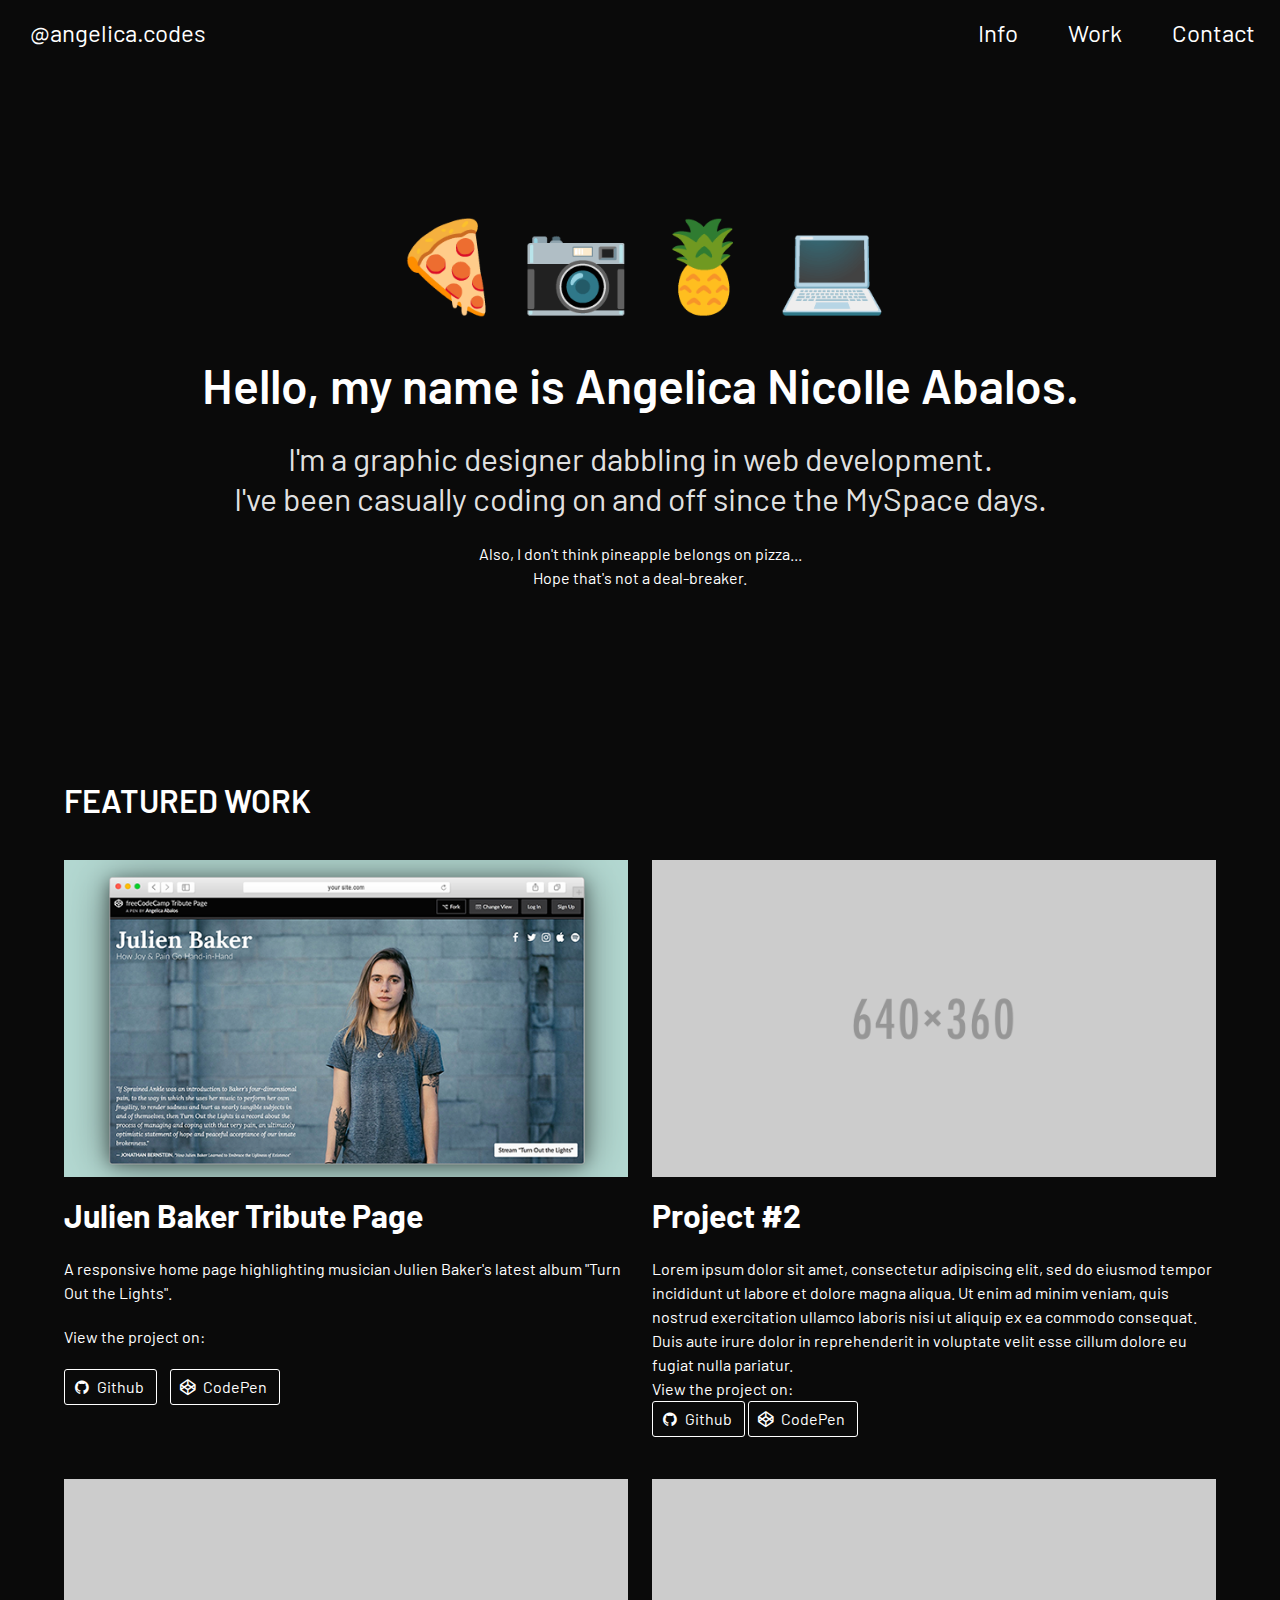
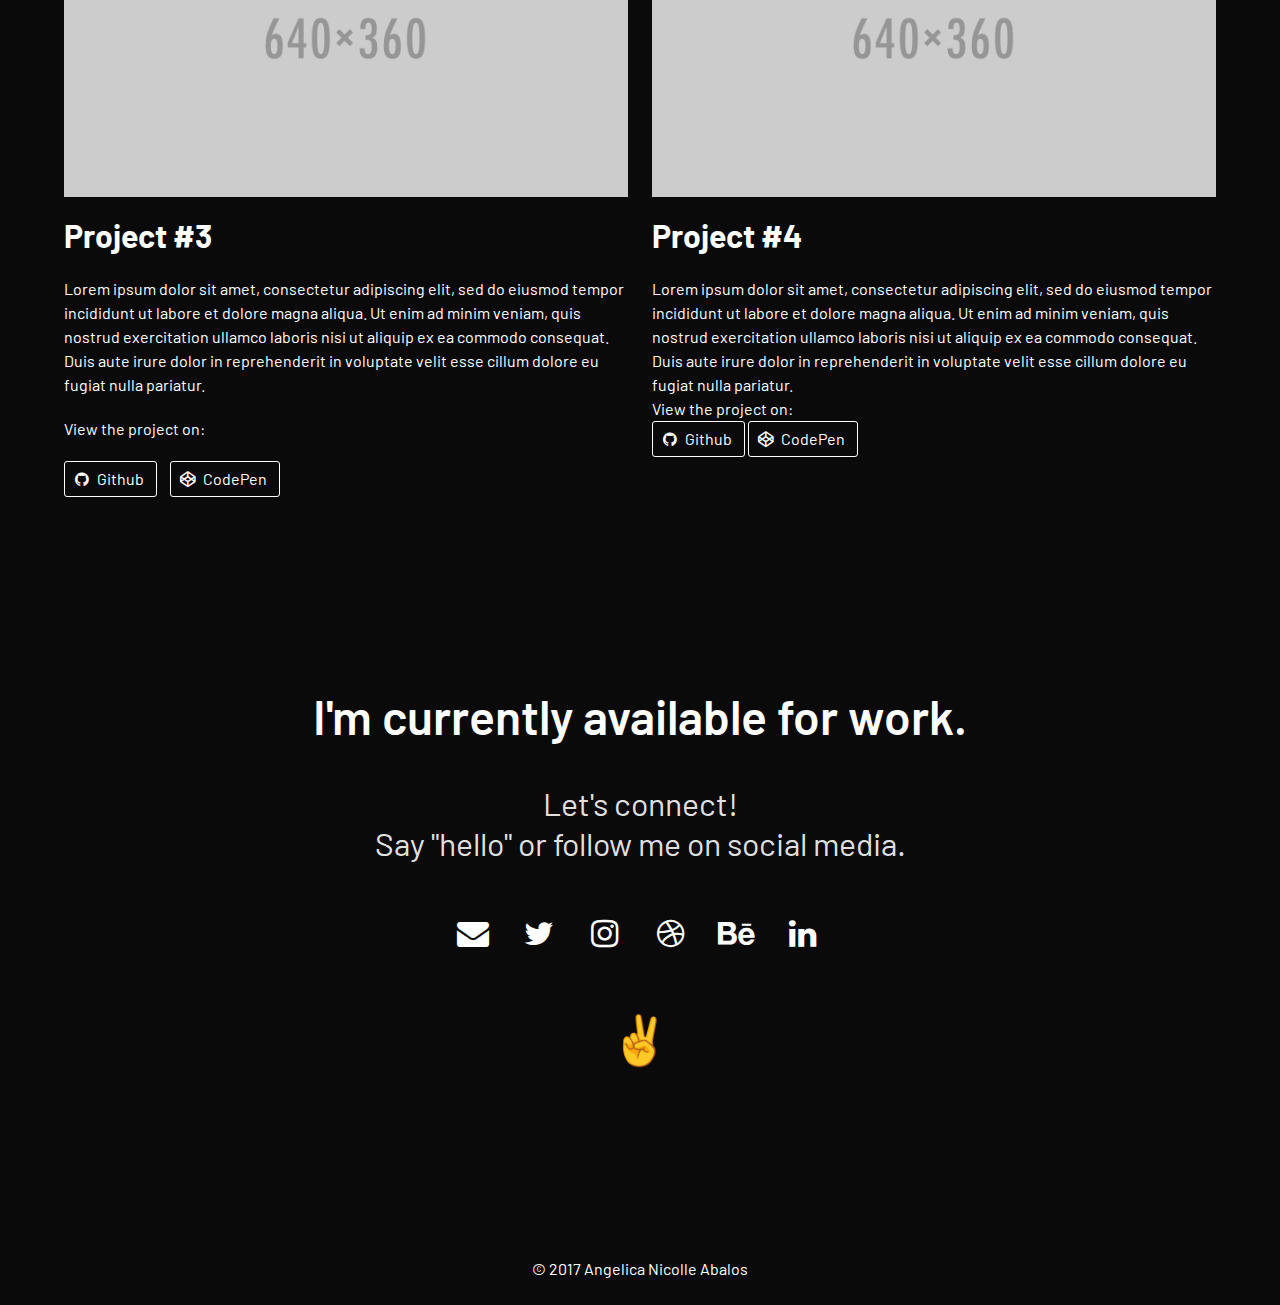
==== index.html @ 653cf07c "Initial file add to repo" ====
<!DOCTYPE html>
<html lang="en">

<head>
  <!--------------------------------
      + Designer/Developer:
            Angelica Nicolle Abalos
            angelicanicolle.com
    --------------------------------->
  <!-- Metas -->
  <meta charset="utf-8">
  <meta name="viewport" content="width=device-width, initial-scale=1">
  <!-- Document Title -->
  <title>@angelica.codes</title>
  <!-- Links -->
  <link href="https://fonts.googleapis.com/css?family=Barlow:400,700" rel="stylesheet">
  <link rel="stylesheet" href="https://maxcdn.bootstrapcdn.com/font-awesome/4.7.0/css/font-awesome.min.css">
  <link rel="stylesheet" href="css/bulma.css">
  <link rel="stylesheet" href="css/style.css">
  <!-- Google Analytics -->
</head>

<!-- Body Content -->

<body>
  <!-- Header -->
  <section class="hero is-medium is-black">
    <!-- Hero head: will stick at the top -->
    <div class="hero-head">
      <!-- Navigation -->
      <nav class="navbar" role="navigation" aria-label="main navigation">
        <div class="navbar-brand navbar-start">
          <a class="nav-item" id="logo" href="#">
            <p>@angelica.codes</p>
          </a>
          <!-- Use any element to open/show the overlay navigation menu -->
          <div>
            <span class="navbar-burger" onclick="openNav()">&#9776;</span>
            <span></span>
            <span></span>
            <span></span>
          </div>
        </div>

        <div class="nav-end navbar-menu" id="navMenu">
          <a class="nav-item" href="#">
              Info
            </a>
          <a class="nav-item" href="#work">
              Work
            </a>
          <a class="nav-item" href="#contact">
              Contact
            </a>
        </div>
      </nav>
      <!-- The overlay -->
      <div id="myNav" class="overlay">

        <!-- Button to close the overlay navigation -->
        <a href="javascript:void(0)" class="closebtn" onclick="closeNav()">&times;</a>

        <!-- Overlay content -->
        <div class="overlay-content">
          <a href="#">Info</a>
          <a href="#work">Work</a>
          <a href="#contact">Contact</a>
        </div>
      </div>

      <!-- Hero content: will be in the middle -->
      <div class="hero-body">
        <div class="container has-text-centered">
          <!-- About -->
          <h1 class="titleis-size-3-mobile" style="font-size: 5.5rem; margin-bottom: 30px";>
            🍕 📷 🍍 💻
          </h1>
          <h1 class="title is-size-1 is-size-3-mobile" style="margin-bottom: 50px";>
            Hello, my name is Angelica Nicolle Abalos.
          </h1>
          <h2 class="subtitle is-size-3 is-size-6-mobile">
            I'm a graphic designer dabbling in web development.<br />
            I've been casually coding on and off since the MySpace days.<br />
          </h2>
          <p>
            Also, I don't think pineapple belongs on pizza...<br /> Hope that's not a deal-breaker.
          </p>
        </div>
      </div>
  </section>

  <!-- Portfolio Items -->
  <section class="hero is-black" id="work">
    <div class="hero-body">
      <div class="container">
        <div class="container">
          <h1 class="title is-uppercase is-size-3 is-size-5-mobile">
              Featured Work
            </h1>
          <div>
            <!-- Row 1 -->
            <div class="columns">
              <!-- p1 - Left side -->
              <div class="column is-half">
                <p class="image">
                  <img src="img/jb-fcc.png" alt="Julien Baker Tribute Page">
                </p>
                <h1 class="title is-size-3 is-size-5-mobile">
                Julien Baker Tribute Page
              </h1>
                <p>
                  A responsive home page highlighting musician Julien Baker's latest album "Turn Out the Lights".
                </p>
                <p id="view_project">
                  View the project on:
                </p>
                <p>
                  <a href="https://github.com/angelicanicolle/julien-baker-tribute-page" class="button is-white is-outlined" id="github_project_button">
                  <span class="icon is-white">
                    <i class="fa fa-github"></i>
                  </span>
                  <span>Github</span>
                </a>
                  <a href="https://codepen.io/angelicanicolle/pen/YELeep" class="button is-white is-outlined" id="codepen_project_button" ">
                  <span class="icon is-white ">
                    <i class="fa fa-codepen "></i>
                  </span>
                  <span>CodePen</span>
                </a>
              </p>
              </div>
              <!-- p2 - Right side -->
              <div class="column is-half ">
                <p class="image ">
                  <img src="img/640x360.png " alt=" ">
                </p>
                <h1 class="title is-size-3 is-size-5-mobile">
                  Project #2
                </h1>
                  <p>
                    Lorem ipsum dolor sit amet, consectetur adipiscing elit, sed do eiusmod tempor incididunt ut labore et dolore magna aliqua. Ut enim ad minim veniam, quis nostrud exercitation ullamco laboris nisi ut aliquip ex ea commodo consequat. Duis aute irure dolor
                    in reprehenderit in voluptate velit esse cillum dolore eu fugiat nulla pariatur.
                  </p>
                  <p id="view_project ">
                    View the project on:
                  </p>
                  <p>
                    <a href="https://github.com/angelicanicolle " class="button is-white is-outlined " id="github_project_button ">
                    <span class="icon is-white ">
                      <i class="fa fa-github "></i>
                    </span>
                    <span>Github</span>
                  </a>
                    <a href="https://codepen.io/angelicanicolle/ " class="button is-white is-outlined " id="codepen_project_button " ">
                  <span class="icon is-white ">
                      <i class="fa fa-codepen "></i>
                    </span>
                  <span>CodePen</span>
                  </a>
                </p>
              </div>
            </div>
          </div>
          <!-- Row 2 -->
          <div class="columns ">
            <!-- p3 - Right side -->
            <div class="column is-half ">
              <p class="image ">
                <img src="img/640x360.png " alt=" ">
              </p>
              <h1 class="title is-size-3 is-size-5-mobile">
                Project #3
              </h1>
              <p>
                Lorem ipsum dolor sit amet, consectetur adipiscing elit, sed do eiusmod tempor incididunt ut labore et dolore magna aliqua. Ut enim ad minim veniam, quis nostrud exercitation ullamco laboris nisi ut aliquip ex ea commodo consequat. Duis aute irure dolor
                in reprehenderit in voluptate velit esse cillum dolore eu fugiat nulla pariatur.
              </p>
              <p id="view_project">
                View the project on:
              </p>
              <p>
                <a href="https://github.com/angelicanicolle" class="button is-white is-outlined" id="github_project_button">
                  <span class="icon is-white">
                    <i class="fa fa-github"></i>
                  </span>
                  <span>Github</span>
                </a>
                <a href="https://codepen.io/angelicanicolle/" class="button is-white is-outlined" id="codepen_project_button" ">
                  <span class="icon is-white ">
                    <i class="fa fa-codepen "></i>
                  </span>
                  <span>CodePen</span>
                </a>
              </p>
            </div>
              <!-- p4 - Right side -->
              <div class="column is-half ">
                <p class="image ">
                  <img src="img/640x360.png " alt=" ">
                </p>
                <h1 class="title is-size-3 is-size-5-mobile">
                Project #4
              </h1>
                <p>
                  Lorem ipsum dolor sit amet, consectetur adipiscing elit, sed do eiusmod tempor incididunt ut labore et dolore magna aliqua. Ut enim ad minim veniam, quis nostrud exercitation ullamco laboris nisi ut aliquip ex ea commodo consequat. Duis aute irure dolor
                  in reprehenderit in voluptate velit esse cillum dolore eu fugiat nulla pariatur.
                </p>
                <p id="view_project ">
                  View the project on:
                </p>
                <p>
                  <a href="https://github.com/angelicanicolle " class="button is-white is-outlined " id="github_project_button ">
                  <span class="icon is-white ">
                    <i class="fa fa-github "></i>
                  </span>
                  <span>Github</span>
                </a>
                  <a href="https://codepen.io/angelicanicolle/ " class="button is-white is-outlined " id="codepen_project_button " ">
                <span class="icon is-white ">
                    <i class="fa fa-codepen "></i>
                  </span>
                <span>CodePen</span>
                </a>
              </p>
            </div>
          </div>
          <!-- End Projects -->
        </div>
      </div>
  </section>

  <!-- Contact -->
  <section class="hero is-medium is-black" id="contact">
    <div class="hero-body">
      <div class="container has-text-centered">
        <h1 class="title is-size-1 is-size-3-mobile">
              I'm currently available for work.
            </h1>
        <h2 class="subtitle is-size-3 is-size-6-mobile" id="connect">
              Let's connect!<br>
              Say "hello" or follow me on social media.
            </h2>
        <p>
          <!-- Email -->
          <a href="mailto:hello@angelica.codes/?Subject=Hello%21&amp;Body=I%20was%20looking%20at%20your%20site%20and%20wanted%20to%20say%20hello!" target="_blank" class="button is-white is-outlined is-size-4 is-size-6-mobile" id="social_icon">
                <span class="icon is-white is-size-3 is-size-6-mobile">
                  <i class="fa fa-envelope"></i>
                </span>
              </a>
          <!-- Twitter -->
          <a href="https://twitter.com/angelicanicolle" target="_blank" class="button is-white is-outlined is-size-4 is-size-6-mobile" id="social_icon">
                <span class="icon is-white is-size-3 is-size-6-mobile">
                  <i class="fa fa-twitter"></i>
                </span>
              </a>
          <!-- Instagram -->
          <a href="https://instagram.com/angelica.codes" target="_blank" class="button is-white is-outlined is-size-4 is-size-6-mobile" id="social_icon">
                <span class="icon is-white is-size-3 is-size-6-mobile">
                  <i class="fa fa-instagram"></i>
                </span>
              </a>
          <!-- Dribbble -->
          <a href="https://dribbble.com/angelicanicolle" target="_blank" class="button is-white is-outlined is-size-4 is-size-6-mobile" id="social_icon">
                <span class="icon is-white is-size-3 is-size-6-mobile">
                  <i class="fa fa-dribbble"></i>
                </span>
              </a>
          <!-- Behance -->
          <a href="https://behance.net/angelicanicolle" target="_blank" class="button is-white is-outlined is-size-4 is-size-6-mobile" id="social_icon">
                <span class="icon is-white is-size-3 is-size-6-mobile">
                  <i class="fa fa-behance"></i>
                </span>
              </a>
          <!-- LinkedIn -->
          <a href="https://linkedin.com/in/angelicanicolle" class="button is-white is-outlined is-size-4 is-size-6-mobile" id="social_icon">
                <span class="icon is-white is-size-3 is-size-6-mobile">
                  <i class="fa fa-linkedin"></i>
                </span>
              </a>
          <h1 class="title is-size-1 is-size-3-mobile" id="peace">
                ✌️
              </h1>
        </p>
      </div>
    </div>
  </section>
  <section class="hero is-small is-black" id="contact">
    <div class="hero-body">
      <div class="container has-text-centered">
        <a href="http://angelicanicolle.com">&COPY; 2017 Angelica Nicolle Abalos</a>
      </div>
    </div>
  </section>
  <script type="text/javascript" src="nav.js"></script>
</body>

</html>
---- css/style.css ----
html, body {
  background-color: #000;
  font-family: "Barlow", sans-serif;
  -webkit-font-smoothing: antialiased;
}

#logo {
  font-size: 1.5rem;
  position:absolute;
  margin: 15px 25px 5px 30px;
}

#navMenu {
  position: absolute;
  top: 0;
  right: 0;
}

#navMenu a {
    margin: 15px 25px 5px 25px;
    text-decoration: none;
    font-size: 1.5rem;
    display: block;
    transition: .3s;
    text-align: center;
}

#navMenu a:hover, a:active {
  border-bottom: 3px solid #ce0000;
}

.navbar-burger {
  position: fixed;
  margin-top: .25em;
  right: 0;
  font-size:2rem;
  cursor:pointer
}

/* The Overlay (background) */
.overlay {
    /* Height & width depends on how you want to reveal the overlay (see JS below) */
    height: 100%;
    width: 0;
    position: fixed; /* Stay in place */
    z-index: 1; /* Sit on top */
    left: 0;
    top: 0;
    background-color: rgb(0,0,0); /* Black fallback color */
    background-color: rgba(0,0,0,); /* Black w/opacity */
    overflow-x: hidden; /* Disable horizontal scroll */
    transition: 0.5s; /* 0.5 second transition effect to slide in or slide down the overlay (height or width, depending on reveal) */
}

/* Position the content inside the overlay */
.overlay-content {
    position: relative;
    top: 25%; /* 25% from the top */
    width: 100%; /* 100% width */
    text-align: center; /* Centered text/links */
    margin-top: 30px; /* 30px top margin to avoid conflict with the close button on smaller screens */
}

/* The navigation links inside the overlay */
.overlay a {
    padding: 8px;
    text-decoration: none;
    font-size: 36px;
    color: #818181;
    display: block; /* Display block instead of inline */
    transition: 0.3s; /* Transition effects on hover (color) */
}

/* When you mouse over the navigation links, change their color */
.overlay a:hover, .overlay a:focus {
    color: #f1f1f1;
}

/* Position the close button (top right corner) */
.overlay .closebtn {
    position: absolute;
    top: 20px;
    right: 45px;
    font-size: 60px;
}

/* When the height of the screen is less than 450 pixels, change the font-size of the links and position the close button again, so they don't overlap */
@media screen and (max-height: 450px) {
    .overlay a {font-size: 20px}
    .overlay .closebtn {
        font-size: 40px;
        top: 15px;
        right: 35px;
    }
}

.columns {
  margin-top: 30px;
  margin-bottom: 40px;
}

.columns img {
  margin-bottom: 20px;
}

.columns h1 {
  font-weight: 700;
}

 #view_project {
   margin-top: 20px;
 }

#github_project_button {
   margin-right: 10px;
  }

#github_project_button,
#codepen_project_button {
   margin-top: 20px;
}

#connect {
  margin-top: 40px;
}

#social_icon {
  margin-top: 20px;
  margin-right: 5px;
  border-style: none;
}

#peace {
  margin-top: 50px;
}
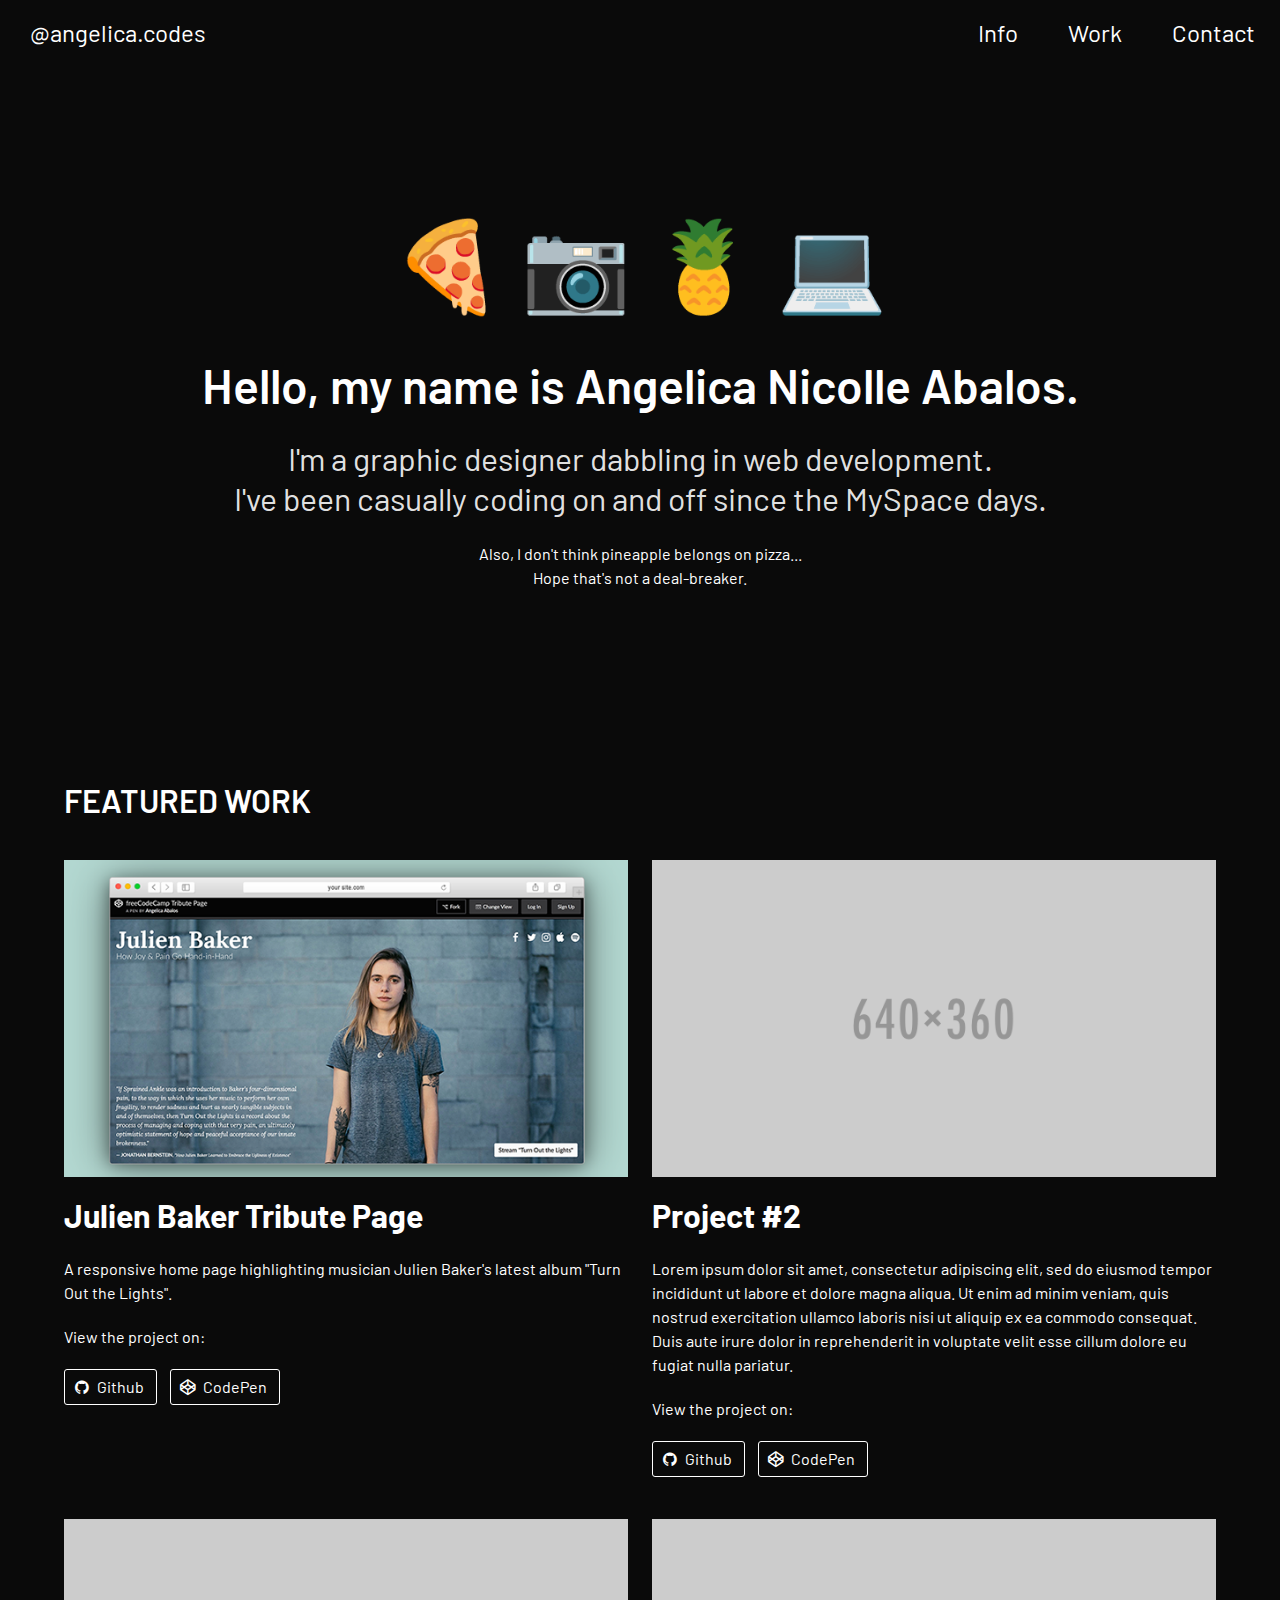
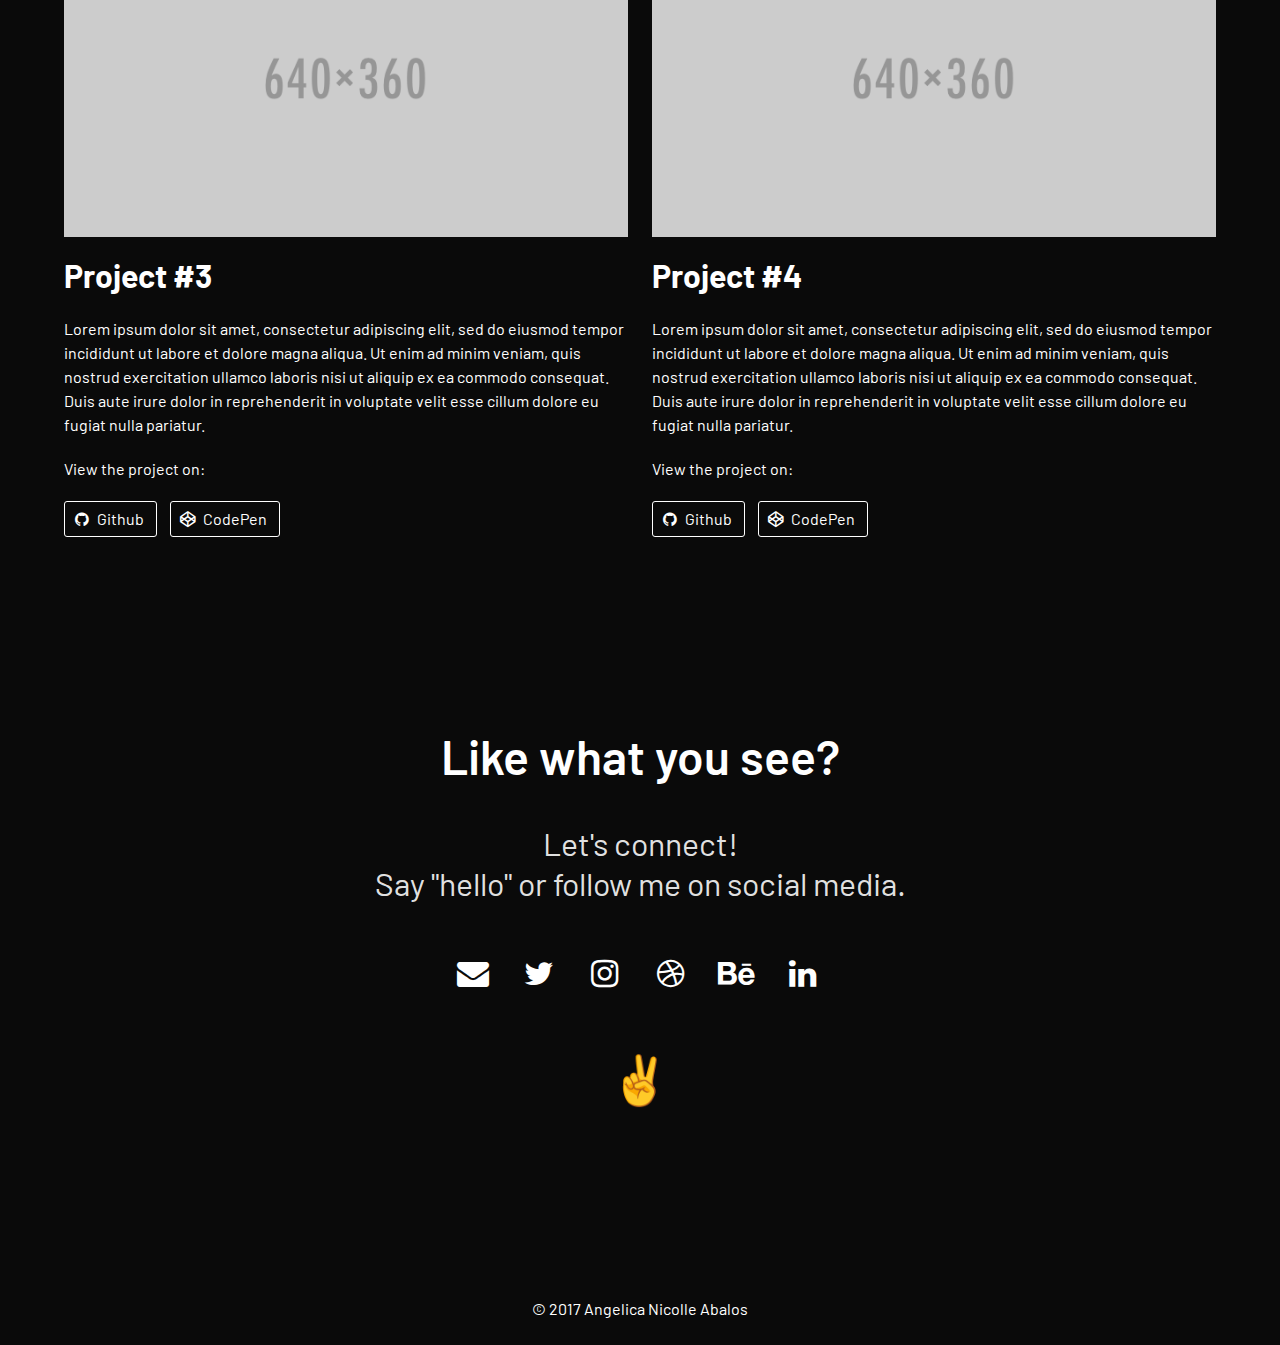
==== commit 799c64f5: "edited project section formatting issues" ====
--- a/index.html
+++ b/index.html
@@ -72,10 +72,10 @@
       <div class="hero-body">
         <div class="container has-text-centered">
           <!-- About -->
-          <h1 class="titleis-size-3-mobile" style="font-size: 5.5rem; margin-bottom: 30px";>
+          <h1 class="titleis-size-3-mobile" style="font-size: 5.5rem; margin-bottom: 30px" ;>
             🍕 📷 🍍 💻
           </h1>
-          <h1 class="title is-size-1 is-size-3-mobile" style="margin-bottom: 50px";>
+          <h1 class="title is-size-1 is-size-3-mobile" style="margin-bottom: 50px" ;>
             Hello, my name is Angelica Nicolle Abalos.
           </h1>
           <h2 class="subtitle is-size-3 is-size-6-mobile">
@@ -121,7 +121,7 @@
                   </span>
                   <span>Github</span>
                 </a>
-                  <a href="https://codepen.io/angelicanicolle/pen/YELeep" class="button is-white is-outlined" id="codepen_project_button" ">
+                  <a href="https://codepen.io/angelicanicolle/pen/YELeep" class="button is-white is-outlined" id="codepen_project_button">
                   <span class="icon is-white ">
                     <i class="fa fa-codepen "></i>
                   </span>
@@ -134,24 +134,24 @@
                 <p class="image ">
                   <img src="img/640x360.png " alt=" ">
                 </p>
-                <h1 class="title is-size-3 is-size-5-mobile">
+                <h1 class="title is-size-3 is-size-5-mobile ">
                   Project #2
                 </h1>
                   <p>
                     Lorem ipsum dolor sit amet, consectetur adipiscing elit, sed do eiusmod tempor incididunt ut labore et dolore magna aliqua. Ut enim ad minim veniam, quis nostrud exercitation ullamco laboris nisi ut aliquip ex ea commodo consequat. Duis aute irure dolor
                     in reprehenderit in voluptate velit esse cillum dolore eu fugiat nulla pariatur.
                   </p>
-                  <p id="view_project ">
+                  <p id="view_project">
                     View the project on:
                   </p>
                   <p>
-                    <a href="https://github.com/angelicanicolle " class="button is-white is-outlined " id="github_project_button ">
+                    <a href="https://github.com/angelicanicolle " class="button is-white is-outlined" id="github_project_button">
                     <span class="icon is-white ">
                       <i class="fa fa-github "></i>
                     </span>
                     <span>Github</span>
                   </a>
-                    <a href="https://codepen.io/angelicanicolle/ " class="button is-white is-outlined " id="codepen_project_button " ">
+                    <a href="https://codepen.io/angelicanicolle/ " class="button is-white is-outlined" id="codepen_project_button">
                   <span class="icon is-white ">
                       <i class="fa fa-codepen "></i>
                     </span>
@@ -185,7 +185,7 @@
                   </span>
                   <span>Github</span>
                 </a>
-                <a href="https://codepen.io/angelicanicolle/" class="button is-white is-outlined" id="codepen_project_button" ">
+                <a href="https://codepen.io/angelicanicolle/" class="button is-white is-outlined" id="codepen_project_button">
                   <span class="icon is-white ">
                     <i class="fa fa-codepen "></i>
                   </span>
@@ -193,29 +193,29 @@
                 </a>
               </p>
             </div>
-              <!-- p4 - Right side -->
-              <div class="column is-half ">
-                <p class="image ">
-                  <img src="img/640x360.png " alt=" ">
-                </p>
-                <h1 class="title is-size-3 is-size-5-mobile">
+            <!-- p4 - Right side -->
+            <div class="column is-half ">
+              <p class="image ">
+                <img src="img/640x360.png " alt=" ">
+              </p>
+              <h1 class="title is-size-3 is-size-5-mobile ">
                 Project #4
               </h1>
-                <p>
-                  Lorem ipsum dolor sit amet, consectetur adipiscing elit, sed do eiusmod tempor incididunt ut labore et dolore magna aliqua. Ut enim ad minim veniam, quis nostrud exercitation ullamco laboris nisi ut aliquip ex ea commodo consequat. Duis aute irure dolor
-                  in reprehenderit in voluptate velit esse cillum dolore eu fugiat nulla pariatur.
-                </p>
-                <p id="view_project ">
-                  View the project on:
-                </p>
-                <p>
-                  <a href="https://github.com/angelicanicolle " class="button is-white is-outlined " id="github_project_button ">
+              <p>
+                Lorem ipsum dolor sit amet, consectetur adipiscing elit, sed do eiusmod tempor incididunt ut labore et dolore magna aliqua. Ut enim ad minim veniam, quis nostrud exercitation ullamco laboris nisi ut aliquip ex ea commodo consequat. Duis aute irure dolor
+                in reprehenderit in voluptate velit esse cillum dolore eu fugiat nulla pariatur.
+              </p>
+              <p id="view_project">
+                View the project on:
+              </p>
+              <p>
+                <a href="https://github.com/angelicanicolle " class="button is-white is-outlined" id="github_project_button">
                   <span class="icon is-white ">
                     <i class="fa fa-github "></i>
                   </span>
                   <span>Github</span>
                 </a>
-                  <a href="https://codepen.io/angelicanicolle/ " class="button is-white is-outlined " id="codepen_project_button " ">
+                <a href="https://codepen.io/angelicanicolle/ " class="button is-white is-outlined" id="codepen_project_button">
                 <span class="icon is-white ">
                     <i class="fa fa-codepen "></i>
                   </span>
@@ -223,10 +223,9 @@
                 </a>
               </p>
             </div>
+            <!-- End Projects -->
           </div>
-          <!-- End Projects -->
-        </div>
-      </div>
+        </div>
   </section>
 
   <!-- Contact -->
@@ -234,7 +233,7 @@
     <div class="hero-body">
       <div class="container has-text-centered">
         <h1 class="title is-size-1 is-size-3-mobile">
-              I'm currently available for work.
+              Like what you see?
             </h1>
         <h2 class="subtitle is-size-3 is-size-6-mobile" id="connect">
               Let's connect!<br>
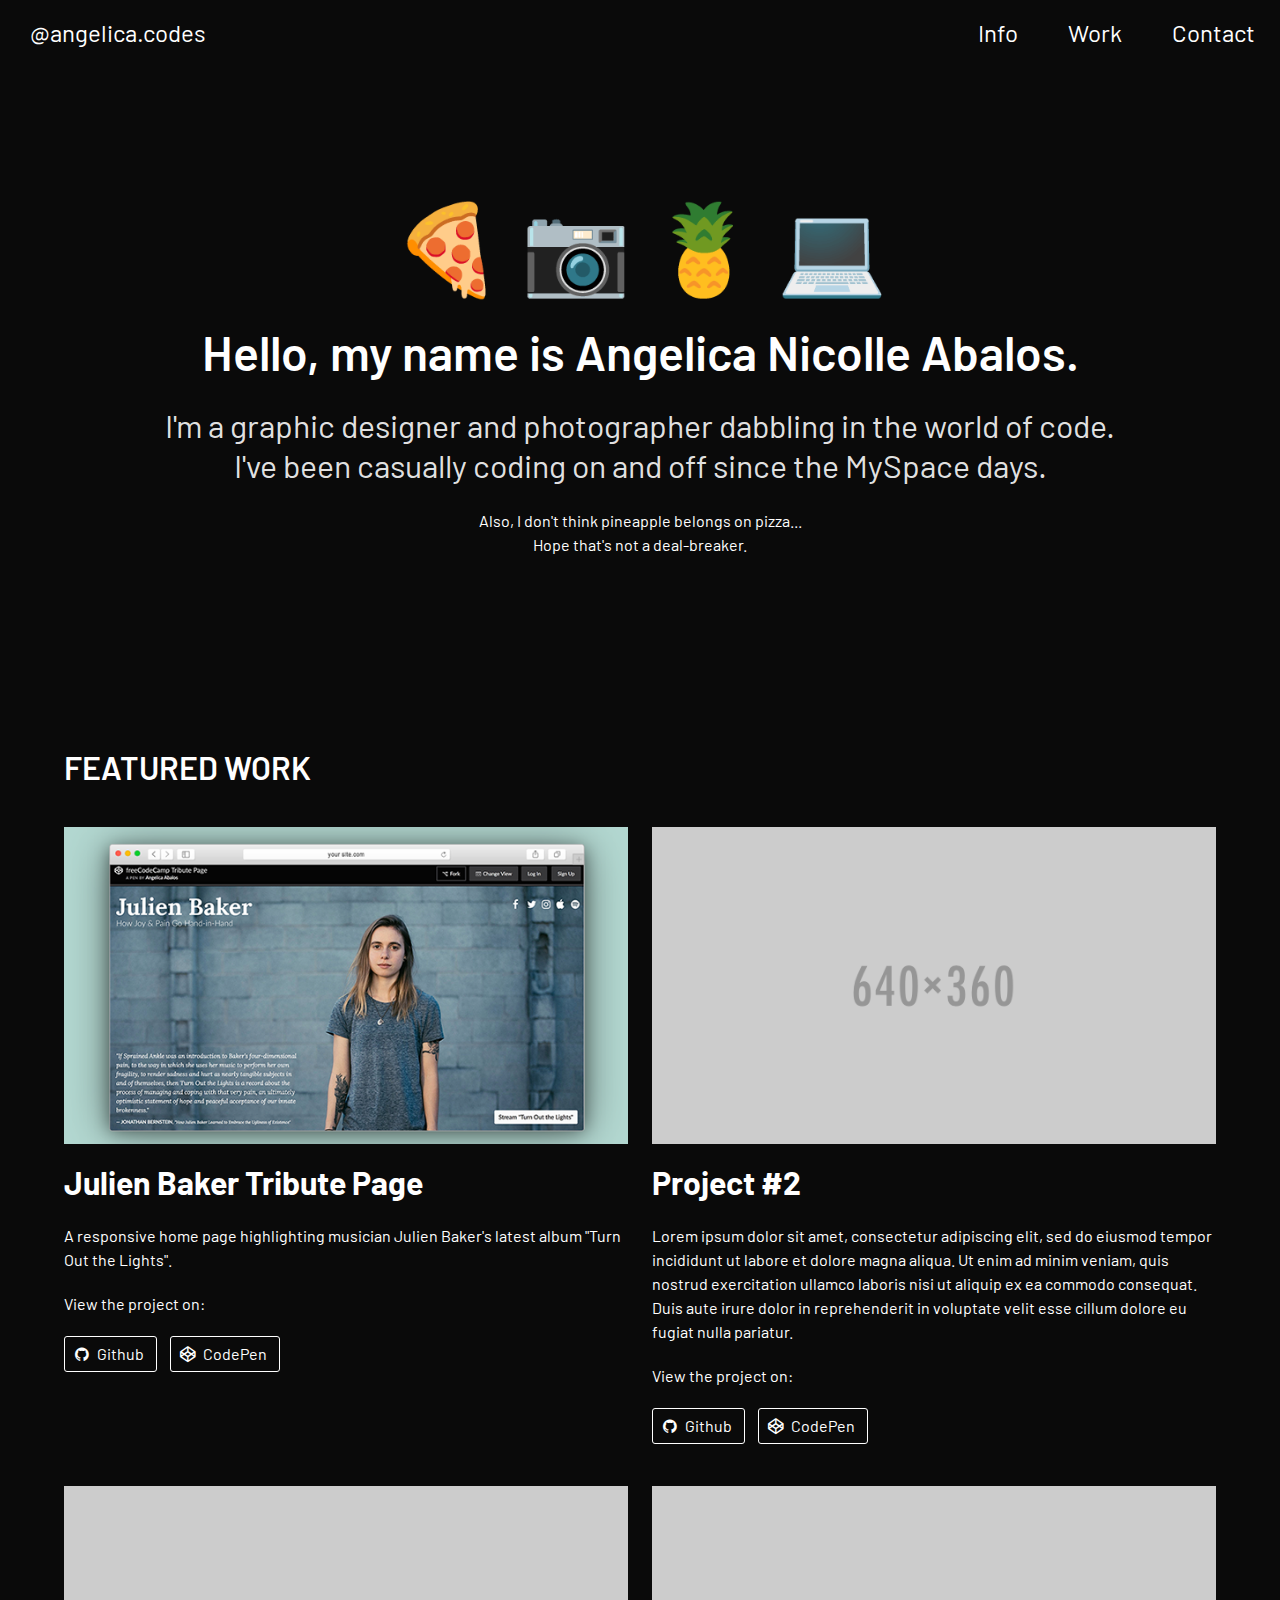
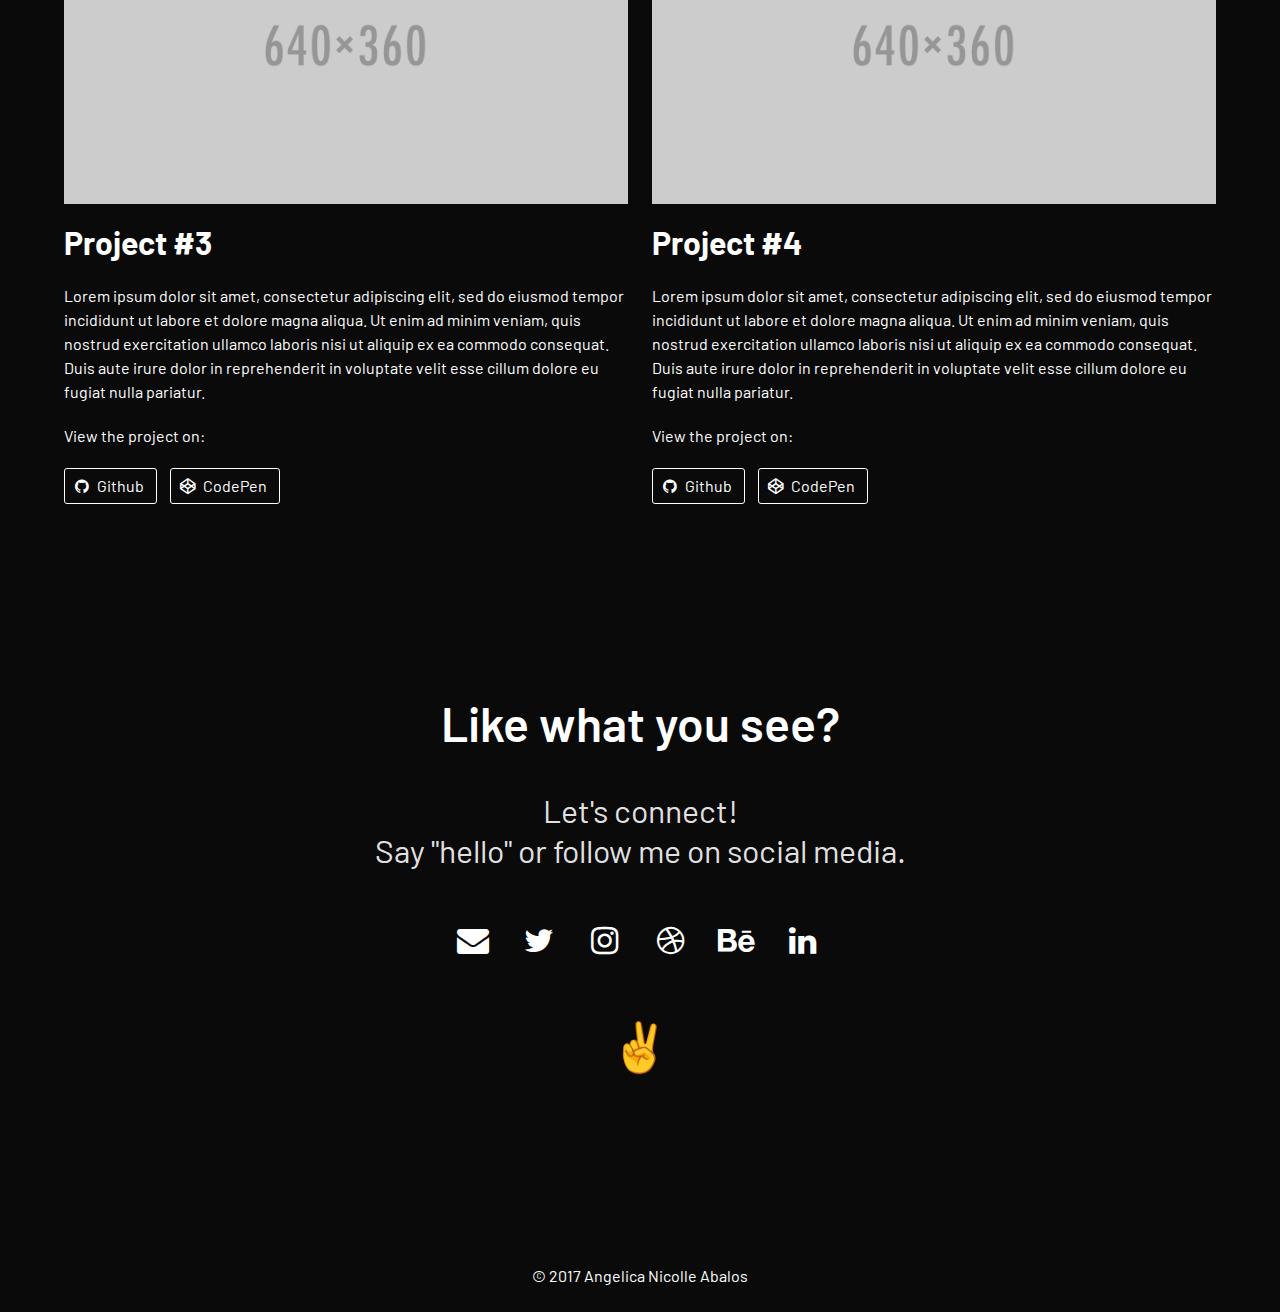
==== commit ce977e17: "Updated header intro" ====
--- a/index.html
+++ b/index.html
@@ -72,14 +72,14 @@
       <div class="hero-body">
         <div class="container has-text-centered">
           <!-- About -->
-          <h1 class="titleis-size-3-mobile" style="font-size: 5.5rem; margin-bottom: 30px" ;>
+          <h1 class="title is-size-2-mobile" style="font-size: 5.5rem; margin-bottom: 30px" ;>
             🍕 📷 🍍 💻
           </h1>
           <h1 class="title is-size-1 is-size-3-mobile" style="margin-bottom: 50px" ;>
             Hello, my name is Angelica Nicolle Abalos.
           </h1>
           <h2 class="subtitle is-size-3 is-size-6-mobile">
-            I'm a graphic designer dabbling in web development.<br />
+            I'm a graphic designer and photographer dabbling in the world of code.<br />
             I've been casually coding on and off since the MySpace days.<br />
           </h2>
           <p>
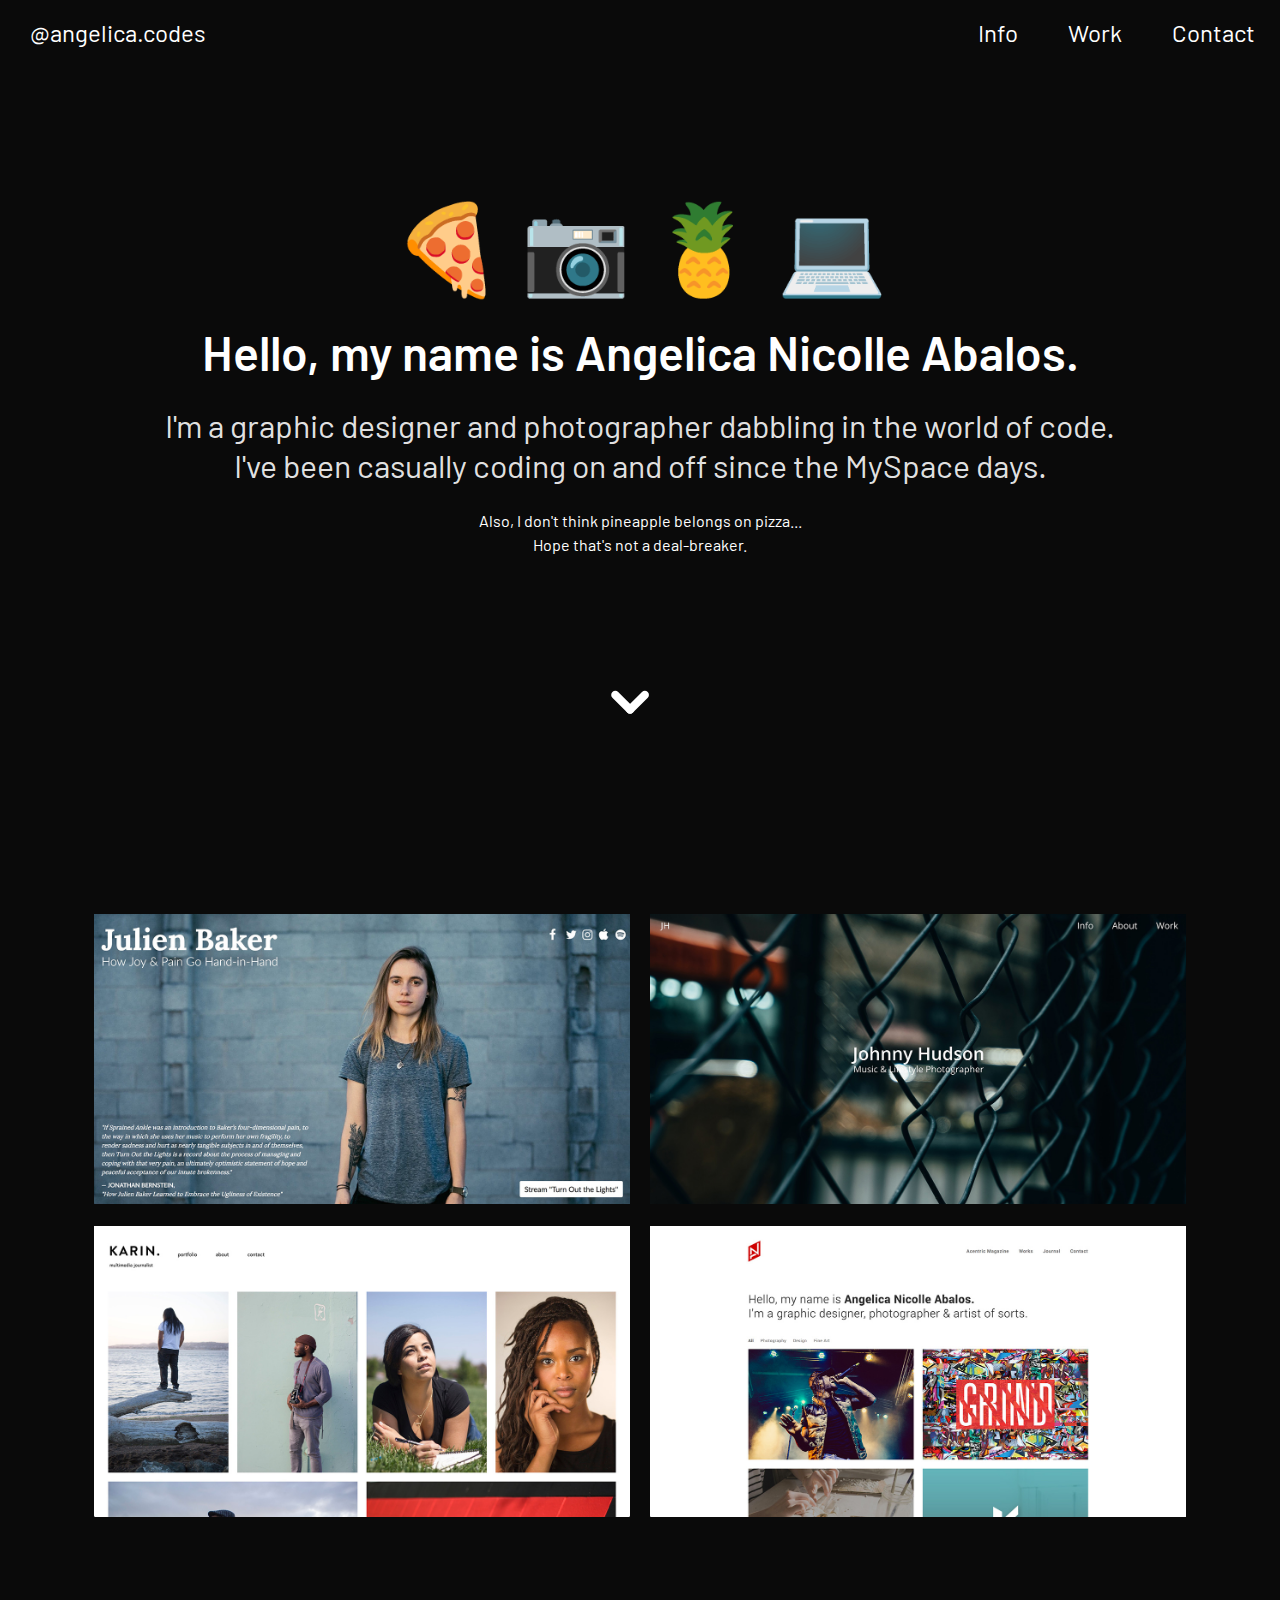
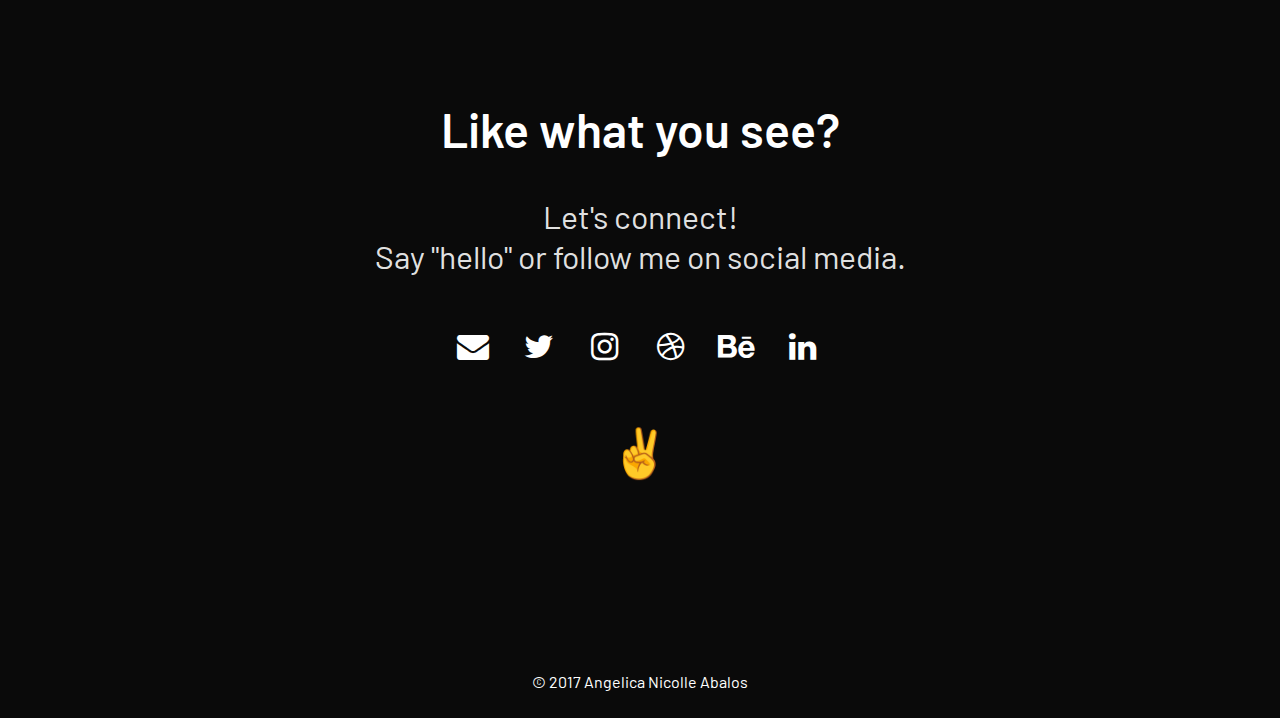
==== commit 33cec26e: "Version 2 Layout" ====
--- a/index.html
+++ b/index.html
@@ -69,7 +69,7 @@
       </div>
 
       <!-- Hero content: will be in the middle -->
-      <div class="hero-body">
+      <div class="hero-body" id="intro">
         <div class="container has-text-centered">
           <!-- About -->
           <h1 class="title is-size-2-mobile" style="font-size: 5.5rem; margin-bottom: 30px" ;>
@@ -86,146 +86,56 @@
             Also, I don't think pineapple belongs on pizza...<br /> Hope that's not a deal-breaker.
           </p>
         </div>
+        <div class="arrow">
       </div>
   </section>
 
   <!-- Portfolio Items -->
   <section class="hero is-black" id="work">
     <div class="hero-body">
-      <div class="container">
         <div class="container">
-          <h1 class="title is-uppercase is-size-3 is-size-5-mobile">
-              Featured Work
-            </h1>
           <div>
             <!-- Row 1 -->
             <div class="columns">
               <!-- p1 - Left side -->
-              <div class="column is-half">
-                <p class="image">
-                  <img src="img/jb-fcc.png" alt="Julien Baker Tribute Page">
-                </p>
-                <h1 class="title is-size-3 is-size-5-mobile">
-                Julien Baker Tribute Page
-              </h1>
-                <p>
-                  A responsive home page highlighting musician Julien Baker's latest album "Turn Out the Lights".
-                </p>
-                <p id="view_project">
-                  View the project on:
-                </p>
-                <p>
-                  <a href="https://github.com/angelicanicolle/julien-baker-tribute-page" class="button is-white is-outlined" id="github_project_button">
-                  <span class="icon is-white">
-                    <i class="fa fa-github"></i>
-                  </span>
-                  <span>Github</span>
-                </a>
-                  <a href="https://codepen.io/angelicanicolle/pen/YELeep" class="button is-white is-outlined" id="codepen_project_button">
-                  <span class="icon is-white ">
-                    <i class="fa fa-codepen "></i>
-                  </span>
-                  <span>CodePen</span>
-                </a>
-              </p>
-              </div>
+              <figure class="overlay-container">
+                <a href="work/julien-baker/index.html" target="_blank">
+                <img src="img/julien.jpeg" alt="" class="image overlay-image">
+                <div class="overlay-effect">
+                  <div class="text">Julien Baker</div>
+                </div></a>
+              </figure>
               <!-- p2 - Right side -->
-              <div class="column is-half ">
-                <p class="image ">
-                  <img src="img/640x360.png " alt=" ">
-                </p>
-                <h1 class="title is-size-3 is-size-5-mobile ">
-                  Project #2
-                </h1>
-                  <p>
-                    Lorem ipsum dolor sit amet, consectetur adipiscing elit, sed do eiusmod tempor incididunt ut labore et dolore magna aliqua. Ut enim ad minim veniam, quis nostrud exercitation ullamco laboris nisi ut aliquip ex ea commodo consequat. Duis aute irure dolor
-                    in reprehenderit in voluptate velit esse cillum dolore eu fugiat nulla pariatur.
-                  </p>
-                  <p id="view_project">
-                    View the project on:
-                  </p>
-                  <p>
-                    <a href="https://github.com/angelicanicolle " class="button is-white is-outlined" id="github_project_button">
-                    <span class="icon is-white ">
-                      <i class="fa fa-github "></i>
-                    </span>
-                    <span>Github</span>
-                  </a>
-                    <a href="https://codepen.io/angelicanicolle/ " class="button is-white is-outlined" id="codepen_project_button">
-                  <span class="icon is-white ">
-                      <i class="fa fa-codepen "></i>
-                    </span>
-                  <span>CodePen</span>
-                  </a>
-                </p>
-              </div>
+              <figure class="overlay-container">
+                <a href="work/hudson/index.html" target="_blank">
+                <img src="img/hudson.jpeg" alt="" class="image overlay-image">
+                <div class="overlay-effect">
+                  <div class="text">Hudson Template</div>
+                </div></a>
+              </figure>
             </div>
+          <!-- Row 2 -->
+          <div class="columns">
+            <!-- p1 - Left side -->
+            <figure class="overlay-container">
+              <a href="work/karinmedia/index.html" target="_blank">
+              <img src="img/karin.jpeg" alt="" class="image overlay-image">
+              <div class="overlay-effect">
+                <div class="text">KARIN.</div>
+              </div></a>
+            </figure>
+            <!-- p2 - Right side -->
+            <figure class="overlay-container">
+              <a href="http://angelicanicolle.com" target="_blank">
+              <img src="img/an.jpeg" alt="" class="image overlay-image">
+              <div class="overlay-effect">
+                <div class="text">Looking for design &amp; photo work?</div>
+              </div></a>
+            </figure>
           </div>
-          <!-- Row 2 -->
-          <div class="columns ">
-            <!-- p3 - Right side -->
-            <div class="column is-half ">
-              <p class="image ">
-                <img src="img/640x360.png " alt=" ">
-              </p>
-              <h1 class="title is-size-3 is-size-5-mobile">
-                Project #3
-              </h1>
-              <p>
-                Lorem ipsum dolor sit amet, consectetur adipiscing elit, sed do eiusmod tempor incididunt ut labore et dolore magna aliqua. Ut enim ad minim veniam, quis nostrud exercitation ullamco laboris nisi ut aliquip ex ea commodo consequat. Duis aute irure dolor
-                in reprehenderit in voluptate velit esse cillum dolore eu fugiat nulla pariatur.
-              </p>
-              <p id="view_project">
-                View the project on:
-              </p>
-              <p>
-                <a href="https://github.com/angelicanicolle" class="button is-white is-outlined" id="github_project_button">
-                  <span class="icon is-white">
-                    <i class="fa fa-github"></i>
-                  </span>
-                  <span>Github</span>
-                </a>
-                <a href="https://codepen.io/angelicanicolle/" class="button is-white is-outlined" id="codepen_project_button">
-                  <span class="icon is-white ">
-                    <i class="fa fa-codepen "></i>
-                  </span>
-                  <span>CodePen</span>
-                </a>
-              </p>
-            </div>
-            <!-- p4 - Right side -->
-            <div class="column is-half ">
-              <p class="image ">
-                <img src="img/640x360.png " alt=" ">
-              </p>
-              <h1 class="title is-size-3 is-size-5-mobile ">
-                Project #4
-              </h1>
-              <p>
-                Lorem ipsum dolor sit amet, consectetur adipiscing elit, sed do eiusmod tempor incididunt ut labore et dolore magna aliqua. Ut enim ad minim veniam, quis nostrud exercitation ullamco laboris nisi ut aliquip ex ea commodo consequat. Duis aute irure dolor
-                in reprehenderit in voluptate velit esse cillum dolore eu fugiat nulla pariatur.
-              </p>
-              <p id="view_project">
-                View the project on:
-              </p>
-              <p>
-                <a href="https://github.com/angelicanicolle " class="button is-white is-outlined" id="github_project_button">
-                  <span class="icon is-white ">
-                    <i class="fa fa-github "></i>
-                  </span>
-                  <span>Github</span>
-                </a>
-                <a href="https://codepen.io/angelicanicolle/ " class="button is-white is-outlined" id="codepen_project_button">
-                <span class="icon is-white ">
-                    <i class="fa fa-codepen "></i>
-                  </span>
-                <span>CodePen</span>
-                </a>
-              </p>
-            </div>
             <!-- End Projects -->
-          </div>
-        </div>
+        </div>
+      </div>
   </section>
 
   <!-- Contact -->
--- a/css/style.css
+++ b/css/style.css
@@ -29,12 +29,22 @@
   border-bottom: 3px solid #ce0000;
 }
 
+
+p img .work-thumbnail a:hover, a:active {
+  border: 3px solid #ce0000;
+}
+
 .navbar-burger {
   position: fixed;
   margin-top: .25em;
   right: 0;
   font-size:2rem;
   cursor:pointer
+}
+
+#intro {
+  top: auto;
+  left: 50%;
 }
 
 /* The Overlay (background) */
@@ -95,29 +105,51 @@
 }
 
 .columns {
-  margin-top: 30px;
-  margin-bottom: 40px;
+  margin: 0 20px;
 }
 
-.columns img {
-  margin-bottom: 20px;
+figure {
+  margin: 5px 10px;
 }
 
-.columns h1 {
-  font-weight: 700;
+.overlay-container {
+  position: relative;
+  width: 100%;
 }
 
- #view_project {
-   margin-top: 20px;
- }
+.overlay-image {
+  display: block;
+  width: 100%;
+  height: auto;
+}
 
-#github_project_button {
-   margin-right: 10px;
-  }
+.overlay-effect {
+  position: absolute;
+  top: 0;
+  bottom: 0;
+  left: 0;
+  right: 0;
+  height: 100%;
+  width: 100%;
+  opacity: 0;
+  transition: .5s ease-in-out;
+  background-color: #CE0000;
+}
 
-#github_project_button,
-#codepen_project_button {
-   margin-top: 20px;
+.overlay-container:hover .overlay-effect {
+  opacity: .8;
+}
+
+.text {
+  color: #fff;
+  font-size: 3em;
+  line-height: 1.1em;
+  text-align: center;
+  position: absolute;
+  top: 50%;
+  left: 50%;
+  transform: translate(-50%, -50%);
+  -ms-transform: translate(-50%, -50%);
 }
 
 #connect {
@@ -133,3 +165,15 @@
 #peace {
   margin-top: 50px;
 }
+
+.arrow {
+  position: relative;
+  bottom: 0;
+  left: 50%;
+  margin-top: 120px;
+  margin-left:-30px;
+  width: 40px;
+  height: 40px;
+  background-image: url([data-uri]);
+  background-size: contain;
+}
